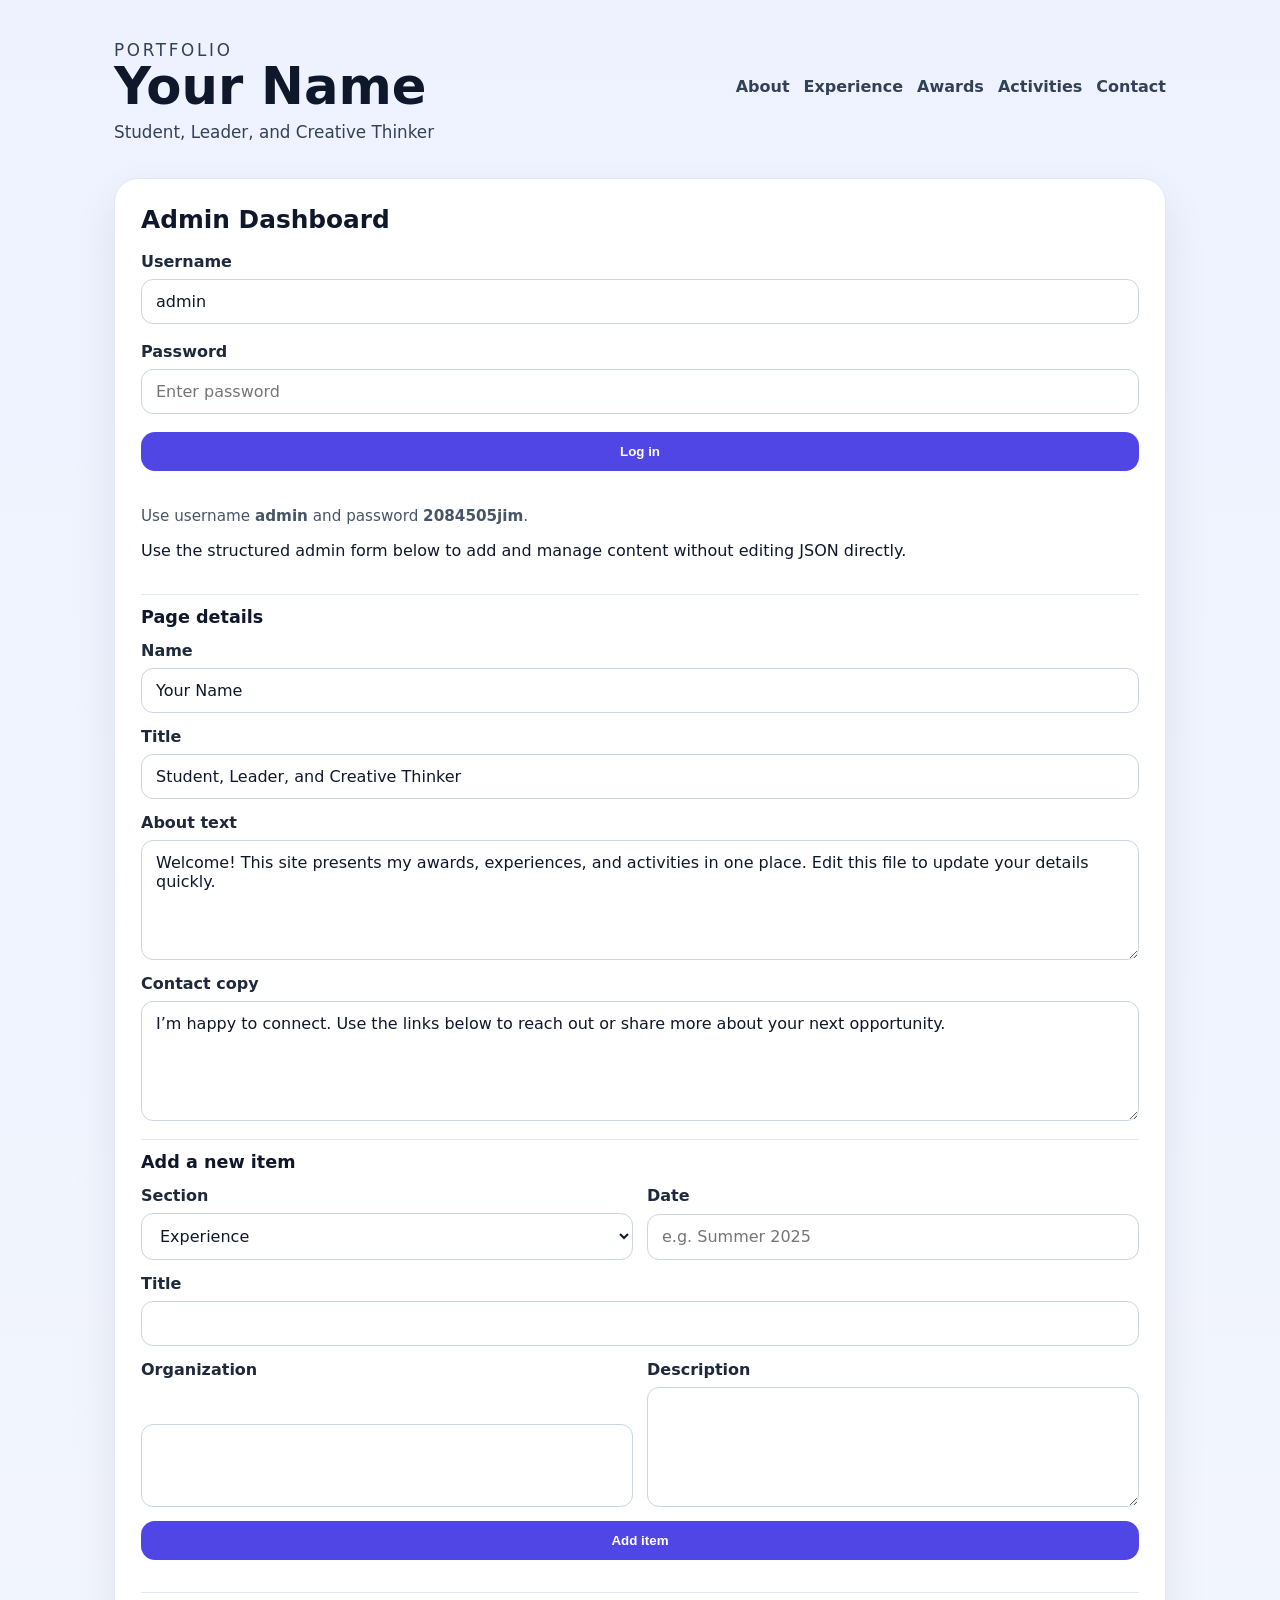
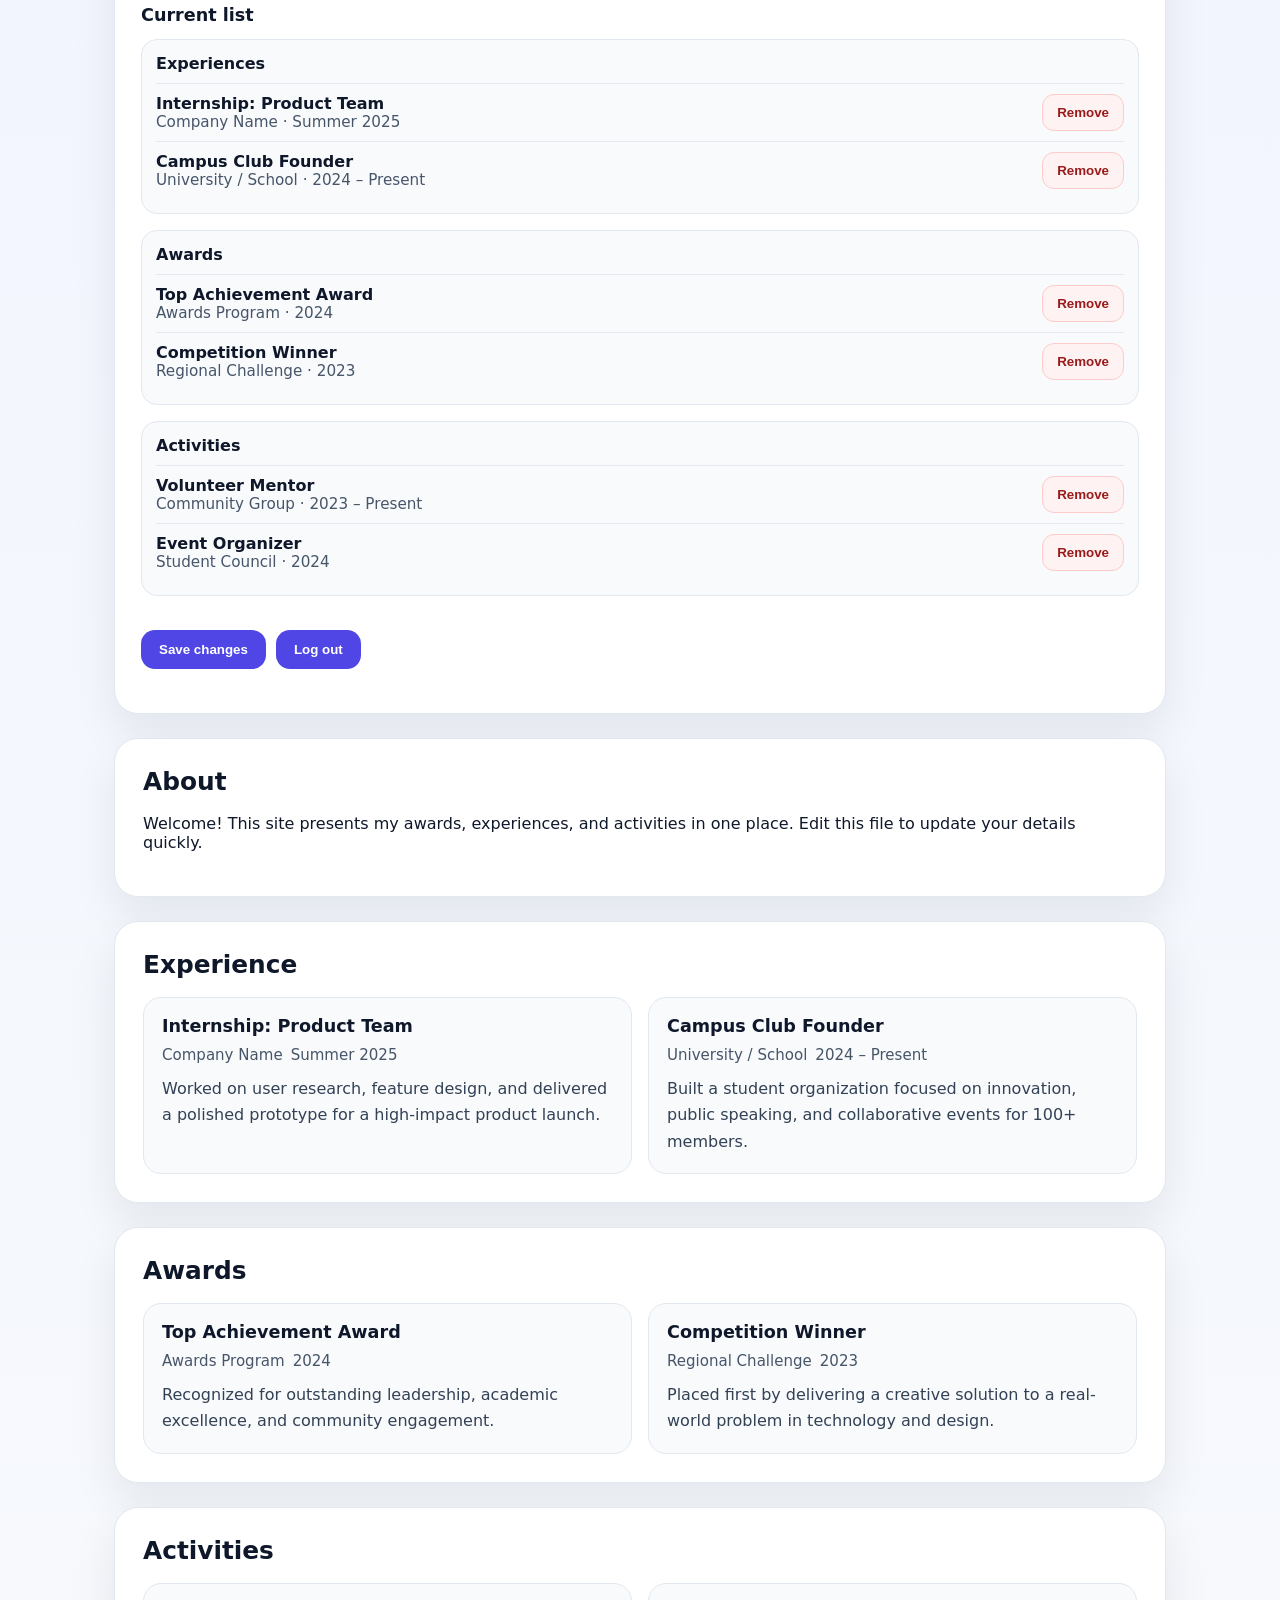
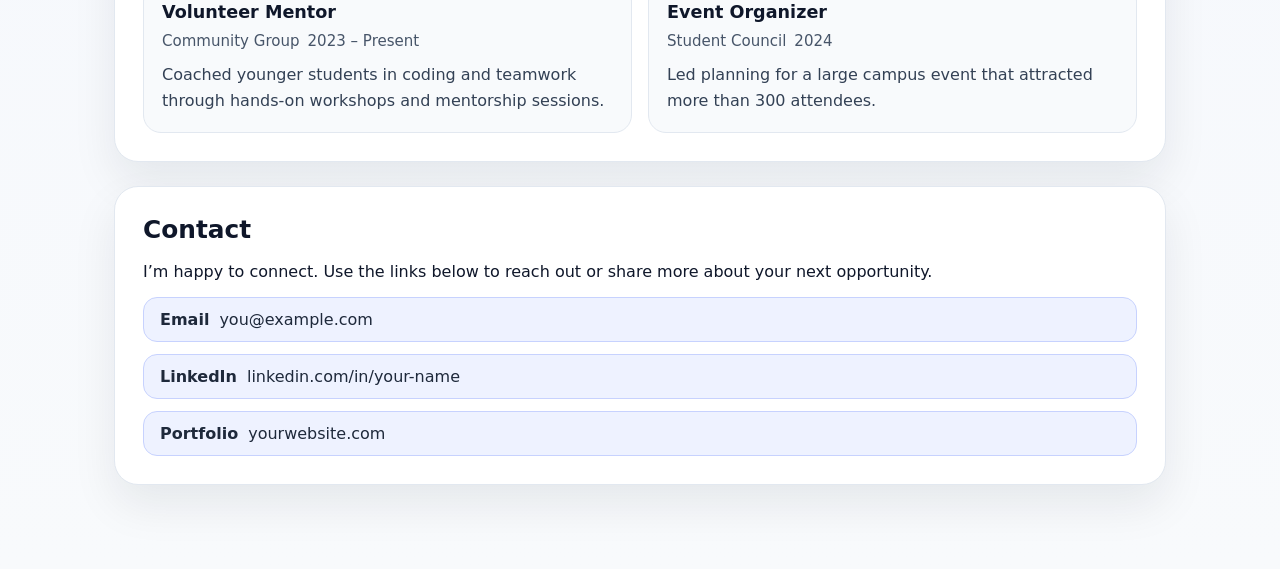
==== index.html @ eb82c702 "Initial commit" ====
<!DOCTYPE html>
<html lang="en">
<head>
  <meta charset="UTF-8" />
  <meta name="viewport" content="width=device-width, initial-scale=1.0" />
  <title>My Portfolio</title>
  <link rel="stylesheet" href="styles.css" />
</head>
<body>
  <div class="page-shell">
    <header class="site-header">
      <div>
        <p class="eyebrow">Portfolio</p>
        <h1 id="name">Your Name</h1>
        <p id="title">Your Title</p>
      </div>
      <nav class="site-nav">
        <a href="#about">About</a>
        <a href="#experiences">Experience</a>
        <a href="#awards">Awards</a>
        <a href="#activities">Activities</a>
        <a href="#contact">Contact</a>
      </nav>
    </header>

    <section class="section card editor-card">
      <h2>Admin Dashboard</h2>
      <div id="login-panel" class="admin-panel">
        <label>
          Username
          <input id="login-user" type="text" value="admin" />
        </label>
        <label>
          Password
          <input id="login-pass" type="password" placeholder="Enter password" />
        </label>
        <button id="login-btn" type="button">Log in</button>
        <p class="admin-message" id="login-message"></p>
        <p class="admin-note">Use username <strong>admin</strong> and password <strong>2084505jim</strong>.</p>
      </div>

      <div id="editor-panel" class="admin-panel hidden">
        <p>Use the structured admin form below to add and manage content without editing JSON directly.</p>

        <div class="admin-section">
          <h3>Page details</h3>
          <label>
            Name
            <input id="admin-name" type="text" />
          </label>
          <label>
            Title
            <input id="admin-title" type="text" />
          </label>
          <label>
            About text
            <textarea id="admin-intro" rows="3"></textarea>
          </label>
          <label>
            Contact copy
            <textarea id="admin-contact-copy" rows="2"></textarea>
          </label>
        </div>

        <div class="admin-section">
          <h3>Add a new item</h3>
          <div class="two-column-grid">
            <label>
              Section
              <select id="add-item-section">
                <option value="experiences">Experience</option>
                <option value="awards">Awards</option>
                <option value="activities">Activities</option>
              </select>
            </label>
            <label>
              Date
              <input id="add-item-date" type="text" placeholder="e.g. Summer 2025" />
            </label>
          </div>
          <label>
            Title
            <input id="add-item-title" type="text" />
          </label>
          <div class="two-column-grid">
            <label>
              Organization
              <input id="add-item-organization" type="text" />
            </label>
            <label>
              Description
              <textarea id="add-item-description" rows="3"></textarea>
            </label>
          </div>
          <button id="add-item-btn" type="button">Add item</button>
          <p class="admin-message" id="add-item-message"></p>
        </div>

        <div class="admin-section">
          <h3>Current list</h3>
          <div id="current-items-list"></div>
        </div>

        <div class="button-row">
          <button id="save-data-btn" type="button">Save changes</button>
          <button id="logout-btn" type="button">Log out</button>
        </div>
        <p class="admin-message" id="save-message"></p>
      </div>
    </section>

    <main>
      <section id="about" class="section card">
        <h2>About</h2>
        <p id="intro"></p>
      </section>

      <section id="experiences" class="section card">
        <div class="section-header"><h2>Experience</h2></div>
        <div id="experiences-list" class="grid"></div>
      </section>

      <section id="awards" class="section card">
        <div class="section-header"><h2>Awards</h2></div>
        <div id="awards-list" class="grid"></div>
      </section>

      <section id="activities" class="section card">
        <div class="section-header"><h2>Activities</h2></div>
        <div id="activities-list" class="grid"></div>
      </section>

      <section id="contact" class="section card contact-card">
        <h2>Contact</h2>
        <p id="contact-copy"></p>
        <div class="contact-list" id="contact-list"></div>
      </section>
    </main>
  </div>

  <script src="data.js"></script>
  <script src="script.js"></script>
</body>
</html>
---- styles.css ----
:root {
  color-scheme: light;
  font-family: Inter, system-ui, sans-serif;
  background: #f4f7fb;
  color: #0f172a;
}

* {
  box-sizing: border-box;
}

body {
  margin: 0;
  min-height: 100vh;
  background: linear-gradient(180deg, #eef2ff 0%, #f8fafc 100%);
}

.page-shell {
  max-width: 1100px;
  margin: 0 auto;
  padding: 32px 24px 60px;
}

.site-header {
  display: flex;
  flex-wrap: wrap;
  justify-content: space-between;
  gap: 24px;
  align-items: center;
  margin-bottom: 36px;
}

.eyebrow {
  text-transform: uppercase;
  letter-spacing: 0.16em;
  font-size: 0.78rem;
  color: #4f46e5;
  margin: 0 0 8px;
}

.site-header h1 {
  margin: 0;
  font-size: clamp(2rem, 4vw, 3.4rem);
  line-height: 1.05;
}

.site-header p {
  margin: 8px 0 0;
  max-width: 42rem;
  font-size: 1.05rem;
  color: #334155;
}

.site-nav {
  display: flex;
  flex-wrap: wrap;
  gap: 14px;
  align-items: center;
}

.site-nav a {
  color: #334155;
  text-decoration: none;
  font-weight: 600;
}

.site-nav a:hover,
.site-nav a:focus-visible {
  color: #312e81;
}

.section {
  margin-bottom: 24px;
  padding: 28px;
  background: white;
  border-radius: 24px;
  box-shadow: 0 20px 45px rgba(15, 23, 42, 0.08);
}

.section h2 {
  margin: 0 0 18px;
  font-size: 1.55rem;
  color: #0f172a;
}

.grid {
  display: grid;
  grid-template-columns: repeat(auto-fit, minmax(240px, 1fr));
  gap: 16px;
}

.card {
  border: 1px solid #e2e8f0;
}

.item-card {
  padding: 18px;
  border-radius: 18px;
  background: #f8fafc;
  border: 1px solid #e2e8f0;
}

.item-card h3 {
  margin: 0 0 10px;
  font-size: 1.1rem;
}

.item-card .meta {
  display: flex;
  flex-wrap: wrap;
  gap: 8px;
  margin-bottom: 12px;
  color: #475569;
  font-size: 0.94rem;
}

.item-card p {
  margin: 0;
  color: #334155;
  line-height: 1.65;
}

.contact-card {
  text-align: left;
}

.contact-list {
  display: grid;
  gap: 12px;
  margin-top: 14px;
}

.contact-link {
  display: inline-flex;
  align-items: center;
  gap: 10px;
  padding: 12px 16px;
  border-radius: 14px;
  background: #eef2ff;
  color: #1e293b;
  text-decoration: none;
  border: 1px solid #c7d2fe;
}

.contact-link span {
  font-weight: 700;
}

.hidden {
  display: none;
}

.editor-card {
  padding: 26px;
}

.admin-panel {
  display: grid;
  gap: 18px;
}

.admin-panel label {
  display: grid;
  gap: 8px;
  font-weight: 600;
  color: #1e293b;
}

.admin-panel input,
.admin-panel textarea,
.admin-panel select {
  width: 100%;
  min-width: 0;
  border: 1px solid #cbd5e1;
  border-radius: 12px;
  padding: 12px 14px;
  font-size: 1rem;
  font-family: inherit;
  background: #ffffff;
  color: #0f172a;
}

.admin-panel textarea {
  min-height: 120px;
  resize: vertical;
}

.admin-section {
  display: grid;
  gap: 14px;
  padding-top: 12px;
  border-top: 1px solid #e2e8f0;
}

.admin-section:first-child {
  border-top: none;
  padding-top: 0;
}

.admin-section h3 {
  margin: 0;
  font-size: 1.1rem;
  color: #0f172a;
}

.two-column-grid {
  display: grid;
  grid-template-columns: repeat(auto-fit, minmax(220px, 1fr));
  gap: 14px;
}

.admin-item-group {
  margin-bottom: 16px;
  padding: 14px;
  background: #f8fafc;
  border-radius: 16px;
  border: 1px solid #e2e8f0;
}

.admin-item-group h4 {
  margin: 0 0 10px;
  font-size: 1rem;
}

.admin-item-row {
  display: flex;
  flex-wrap: wrap;
  justify-content: space-between;
  gap: 12px;
  align-items: center;
  padding: 10px 0;
  border-top: 1px solid #e2e8f0;
}

.admin-item-row:first-child {
  border-top: none;
}

.admin-item-row strong {
  display: block;
  font-size: 1rem;
  color: #0f172a;
}

.admin-item-row span {
  display: block;
  color: #475569;
  font-size: 0.95rem;
}

.remove-btn {
  background: #fef2f2;
  color: #991b1b;
  border: 1px solid #fecaca;
  padding: 10px 14px;
  border-radius: 12px;
}

.remove-btn:hover,
.remove-btn:focus-visible {
  background: #fee2e2;
}

.button-row {
  display: flex;
  flex-wrap: wrap;
  gap: 10px;
}

button {
  border: none;
  border-radius: 14px;
  background: #4f46e5;
  color: white;
  font-weight: 700;
  padding: 12px 18px;
  cursor: pointer;
}

button:hover,
button:focus-visible {
  background: #4338ca;
}

.admin-message {
  margin: 0;
  color: #334155;
  font-size: 0.95rem;
}

.admin-note {
  margin: 0;
  color: #475569;
  font-size: 0.95rem;
}

@media (max-width: 720px) {
  .page-shell {
    padding: 24px 16px 48px;
  }

  .site-header {
    flex-direction: column;
    align-items: flex-start;
  }

  .site-nav {
    width: 100%;
  }
}
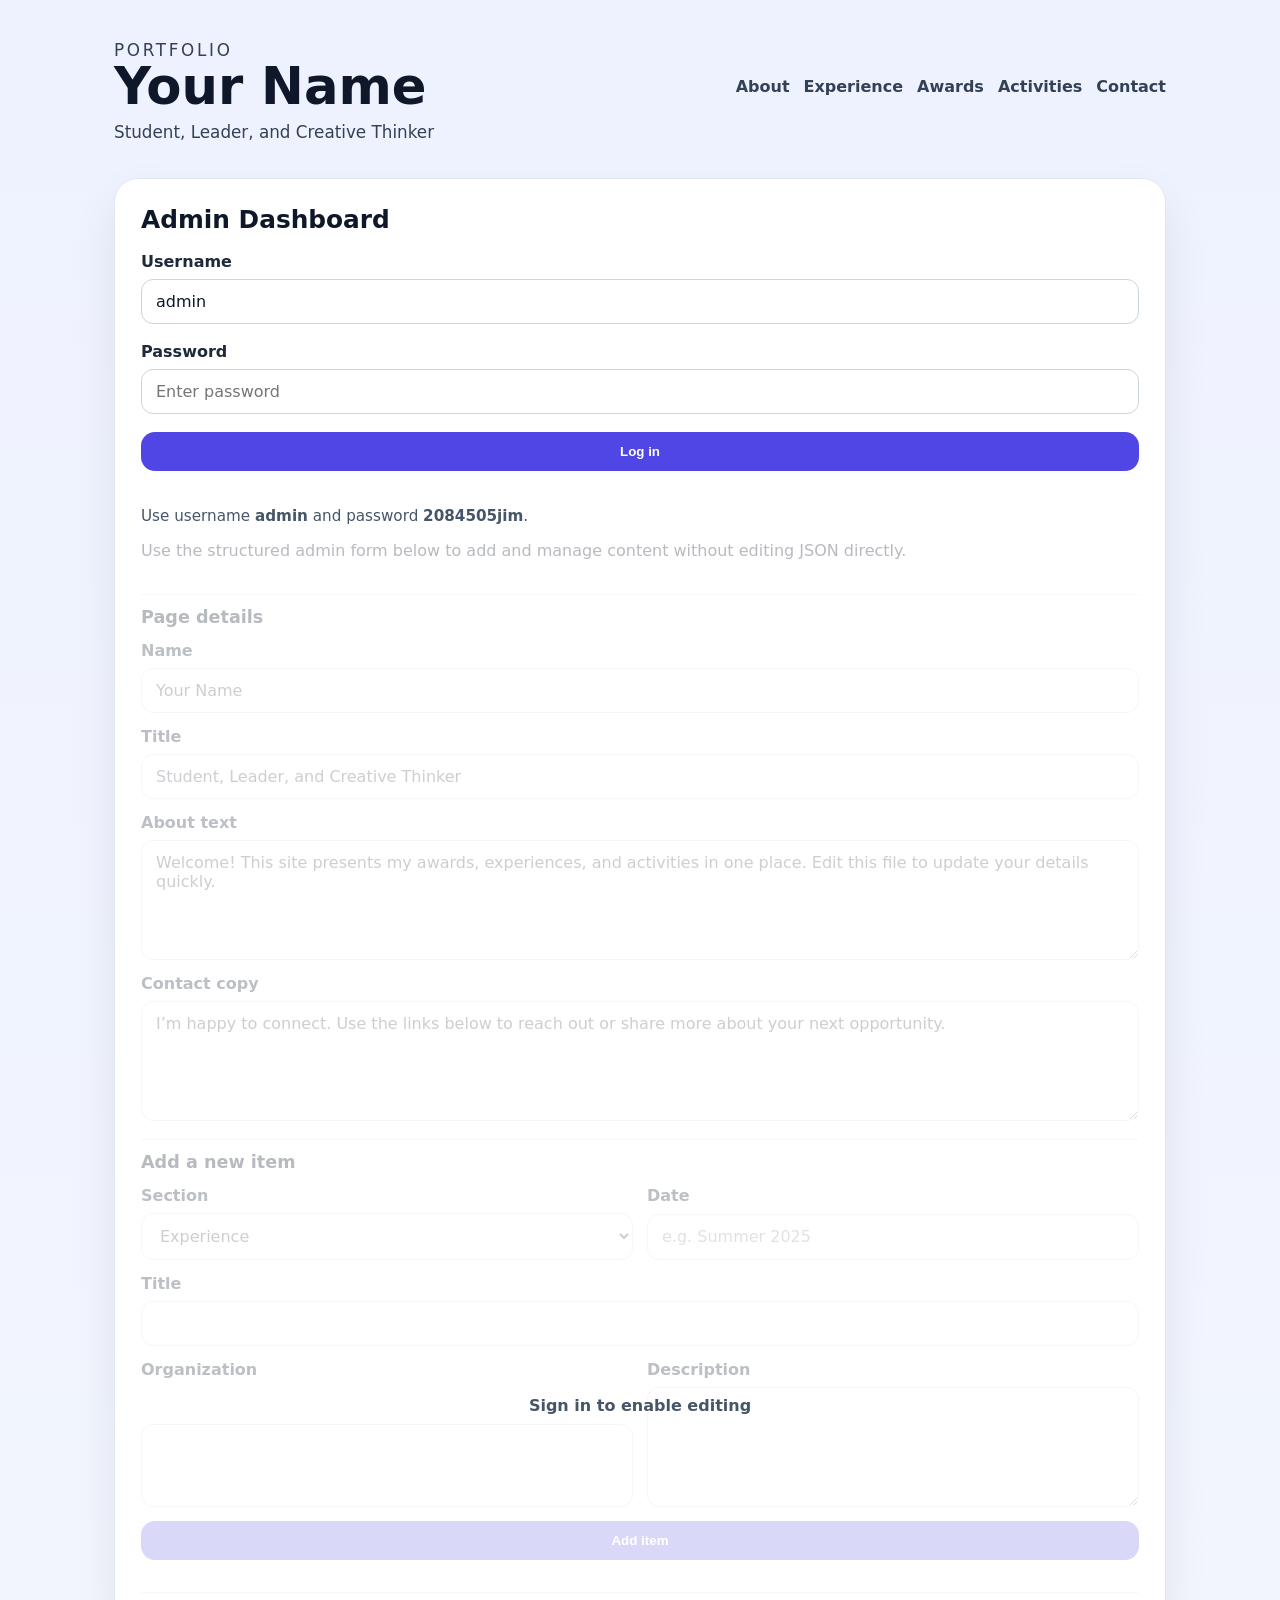
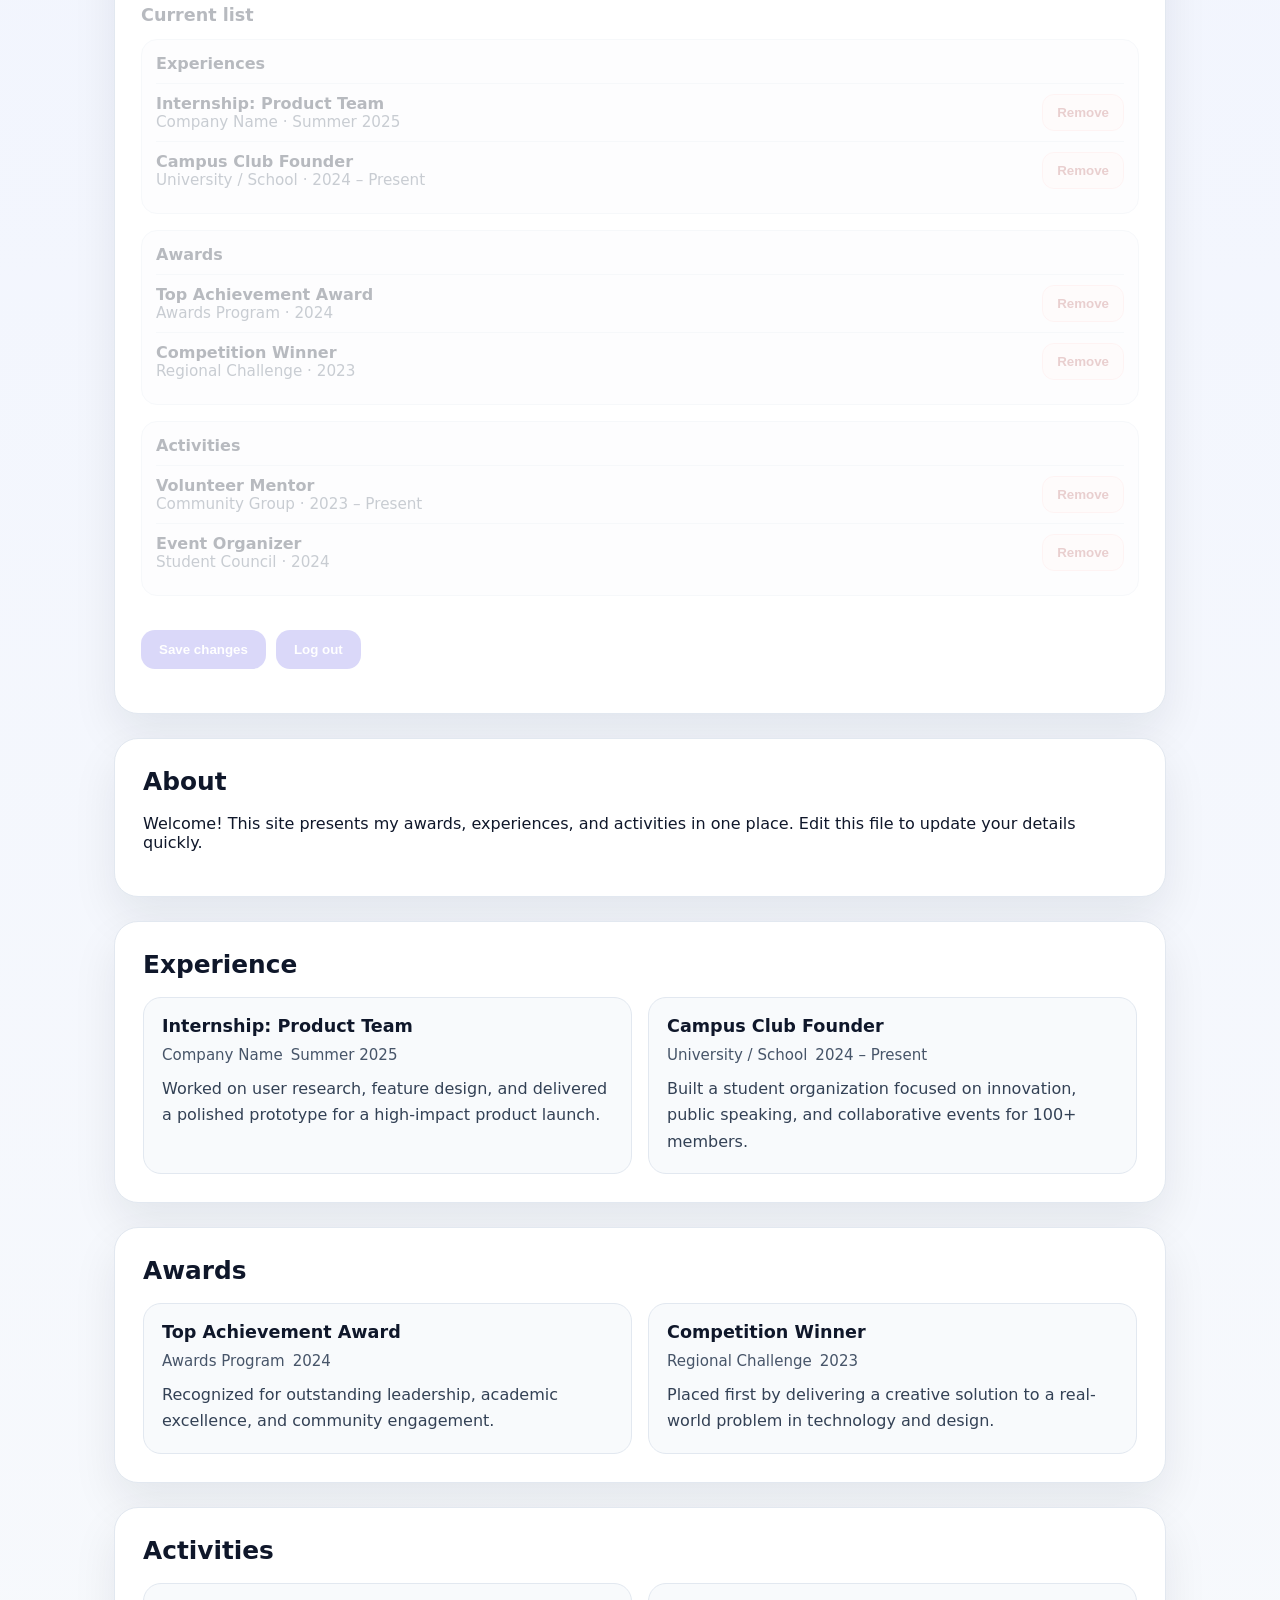
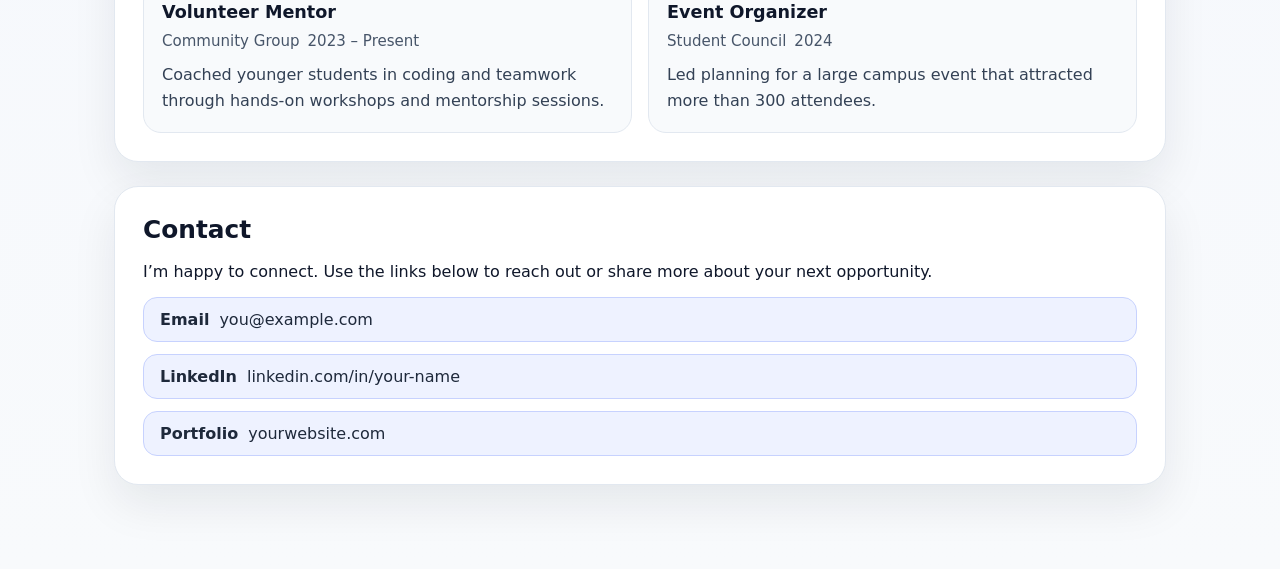
==== commit 69cf12bc: "Admin: disable editor until login, add visual overlay, structured admin form" ====
--- a/index.html
+++ b/index.html
@@ -42,7 +42,7 @@
       <div id="editor-panel" class="admin-panel hidden">
         <p>Use the structured admin form below to add and manage content without editing JSON directly.</p>
 
-        <div class="admin-section">
+        <div class="admin-section" id="page-details-section">
           <h3>Page details</h3>
           <label>
             Name
--- a/styles.css
+++ b/styles.css
@@ -203,6 +203,36 @@
   color: #0f172a;
 }
 
+/* Visual disabled state for admin editor when not authenticated */
+.admin-disabled {
+  position: relative;
+}
+
+.admin-disabled::after {
+  content: 'Sign in to enable editing';
+  position: absolute;
+  left: 0;
+  right: 0;
+  top: 0;
+  bottom: 0;
+  display: flex;
+  align-items: center;
+  justify-content: center;
+  color: #475569;
+  font-weight: 700;
+  background: rgba(255, 255, 255, 0.7);
+  border-radius: 16px;
+  z-index: 40;
+  pointer-events: auto;
+}
+
+.admin-disabled input,
+.admin-disabled textarea,
+.admin-disabled select,
+.admin-disabled button {
+  opacity: 0.7;
+}
+
 .two-column-grid {
   display: grid;
   grid-template-columns: repeat(auto-fit, minmax(220px, 1fr));
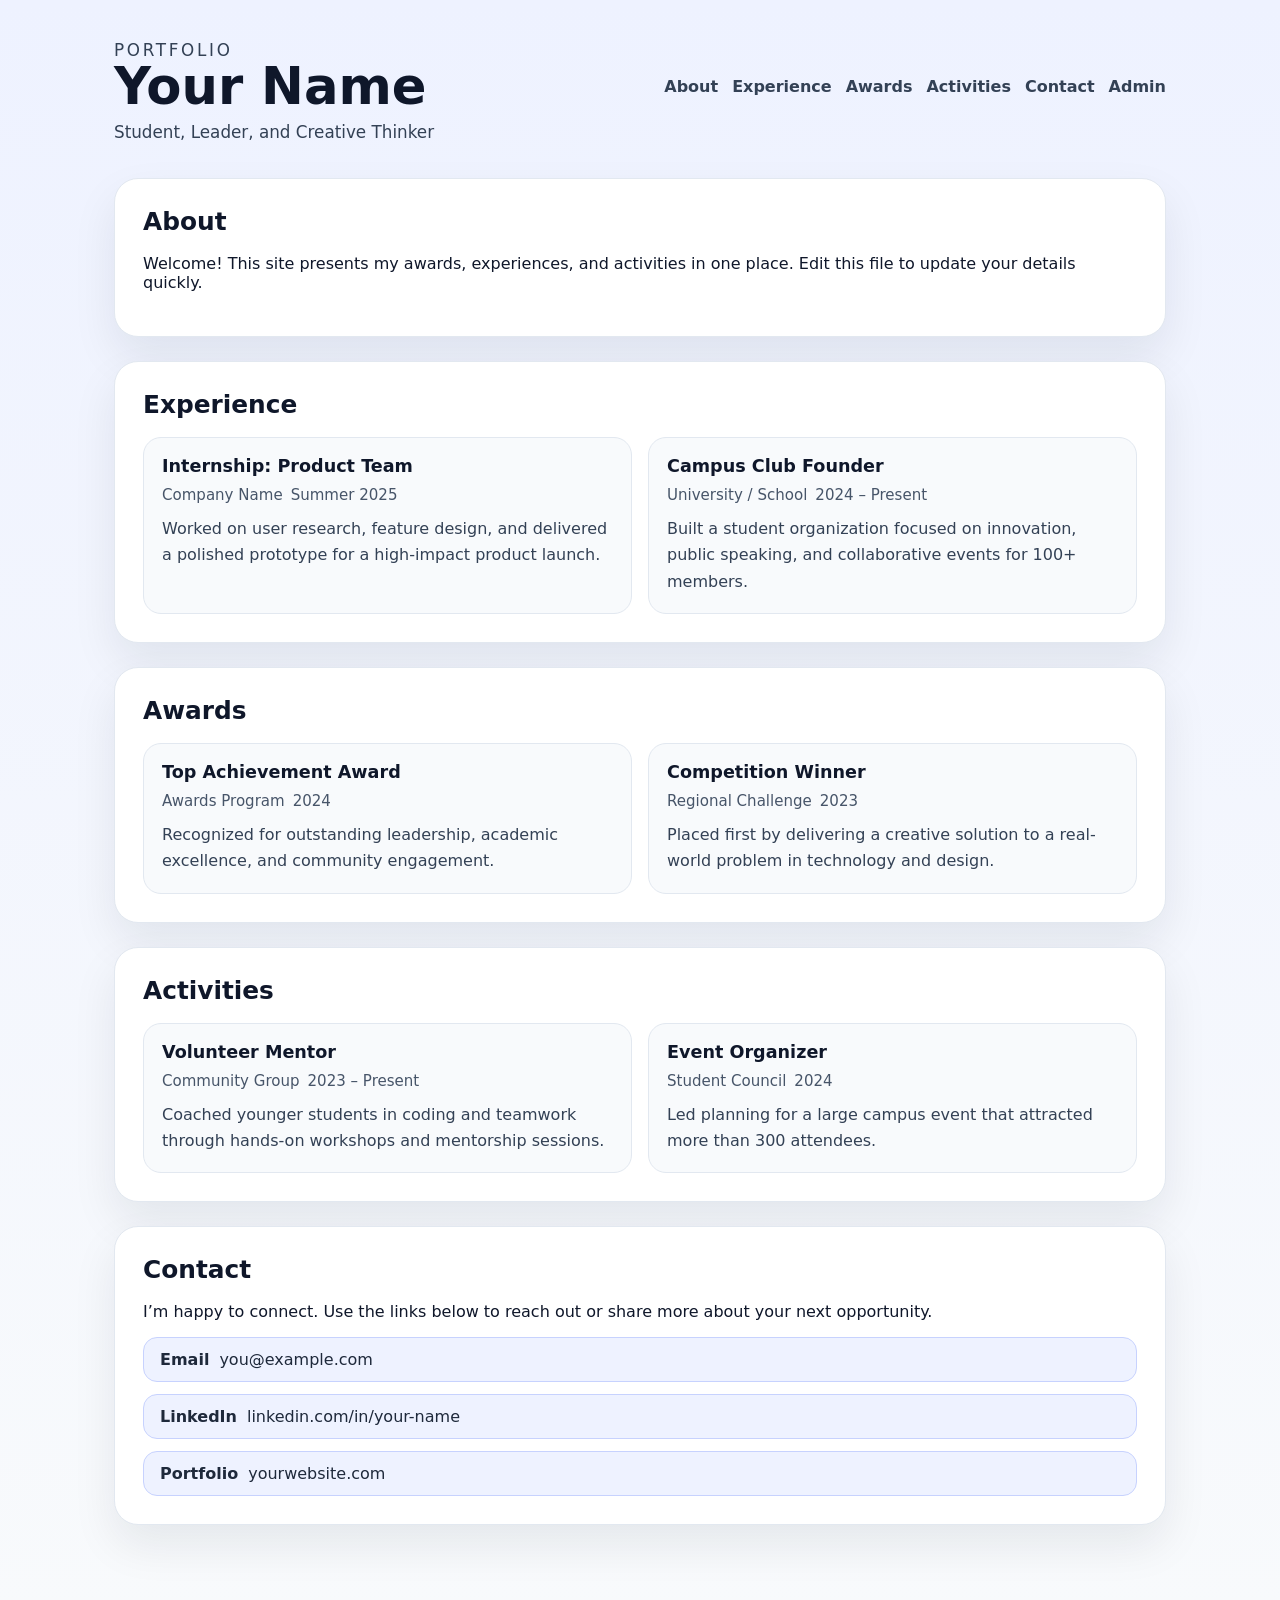
==== commit e9ee82fe: "Update admin page and scripts" ====
--- a/index.html
+++ b/index.html
@@ -20,94 +20,9 @@
         <a href="#awards">Awards</a>
         <a href="#activities">Activities</a>
         <a href="#contact">Contact</a>
+        <a href="admin.html">Admin</a>
       </nav>
     </header>
-
-    <section class="section card editor-card">
-      <h2>Admin Dashboard</h2>
-      <div id="login-panel" class="admin-panel">
-        <label>
-          Username
-          <input id="login-user" type="text" value="admin" />
-        </label>
-        <label>
-          Password
-          <input id="login-pass" type="password" placeholder="Enter password" />
-        </label>
-        <button id="login-btn" type="button">Log in</button>
-        <p class="admin-message" id="login-message"></p>
-        <p class="admin-note">Use username <strong>admin</strong> and password <strong>2084505jim</strong>.</p>
-      </div>
-
-      <div id="editor-panel" class="admin-panel hidden">
-        <p>Use the structured admin form below to add and manage content without editing JSON directly.</p>
-
-        <div class="admin-section" id="page-details-section">
-          <h3>Page details</h3>
-          <label>
-            Name
-            <input id="admin-name" type="text" />
-          </label>
-          <label>
-            Title
-            <input id="admin-title" type="text" />
-          </label>
-          <label>
-            About text
-            <textarea id="admin-intro" rows="3"></textarea>
-          </label>
-          <label>
-            Contact copy
-            <textarea id="admin-contact-copy" rows="2"></textarea>
-          </label>
-        </div>
-
-        <div class="admin-section">
-          <h3>Add a new item</h3>
-          <div class="two-column-grid">
-            <label>
-              Section
-              <select id="add-item-section">
-                <option value="experiences">Experience</option>
-                <option value="awards">Awards</option>
-                <option value="activities">Activities</option>
-              </select>
-            </label>
-            <label>
-              Date
-              <input id="add-item-date" type="text" placeholder="e.g. Summer 2025" />
-            </label>
-          </div>
-          <label>
-            Title
-            <input id="add-item-title" type="text" />
-          </label>
-          <div class="two-column-grid">
-            <label>
-              Organization
-              <input id="add-item-organization" type="text" />
-            </label>
-            <label>
-              Description
-              <textarea id="add-item-description" rows="3"></textarea>
-            </label>
-          </div>
-          <button id="add-item-btn" type="button">Add item</button>
-          <p class="admin-message" id="add-item-message"></p>
-        </div>
-
-        <div class="admin-section">
-          <h3>Current list</h3>
-          <div id="current-items-list"></div>
-        </div>
-
-        <div class="button-row">
-          <button id="save-data-btn" type="button">Save changes</button>
-          <button id="logout-btn" type="button">Log out</button>
-        </div>
-        <p class="admin-message" id="save-message"></p>
-      </div>
-    </section>
 
     <main>
       <section id="about" class="section card">
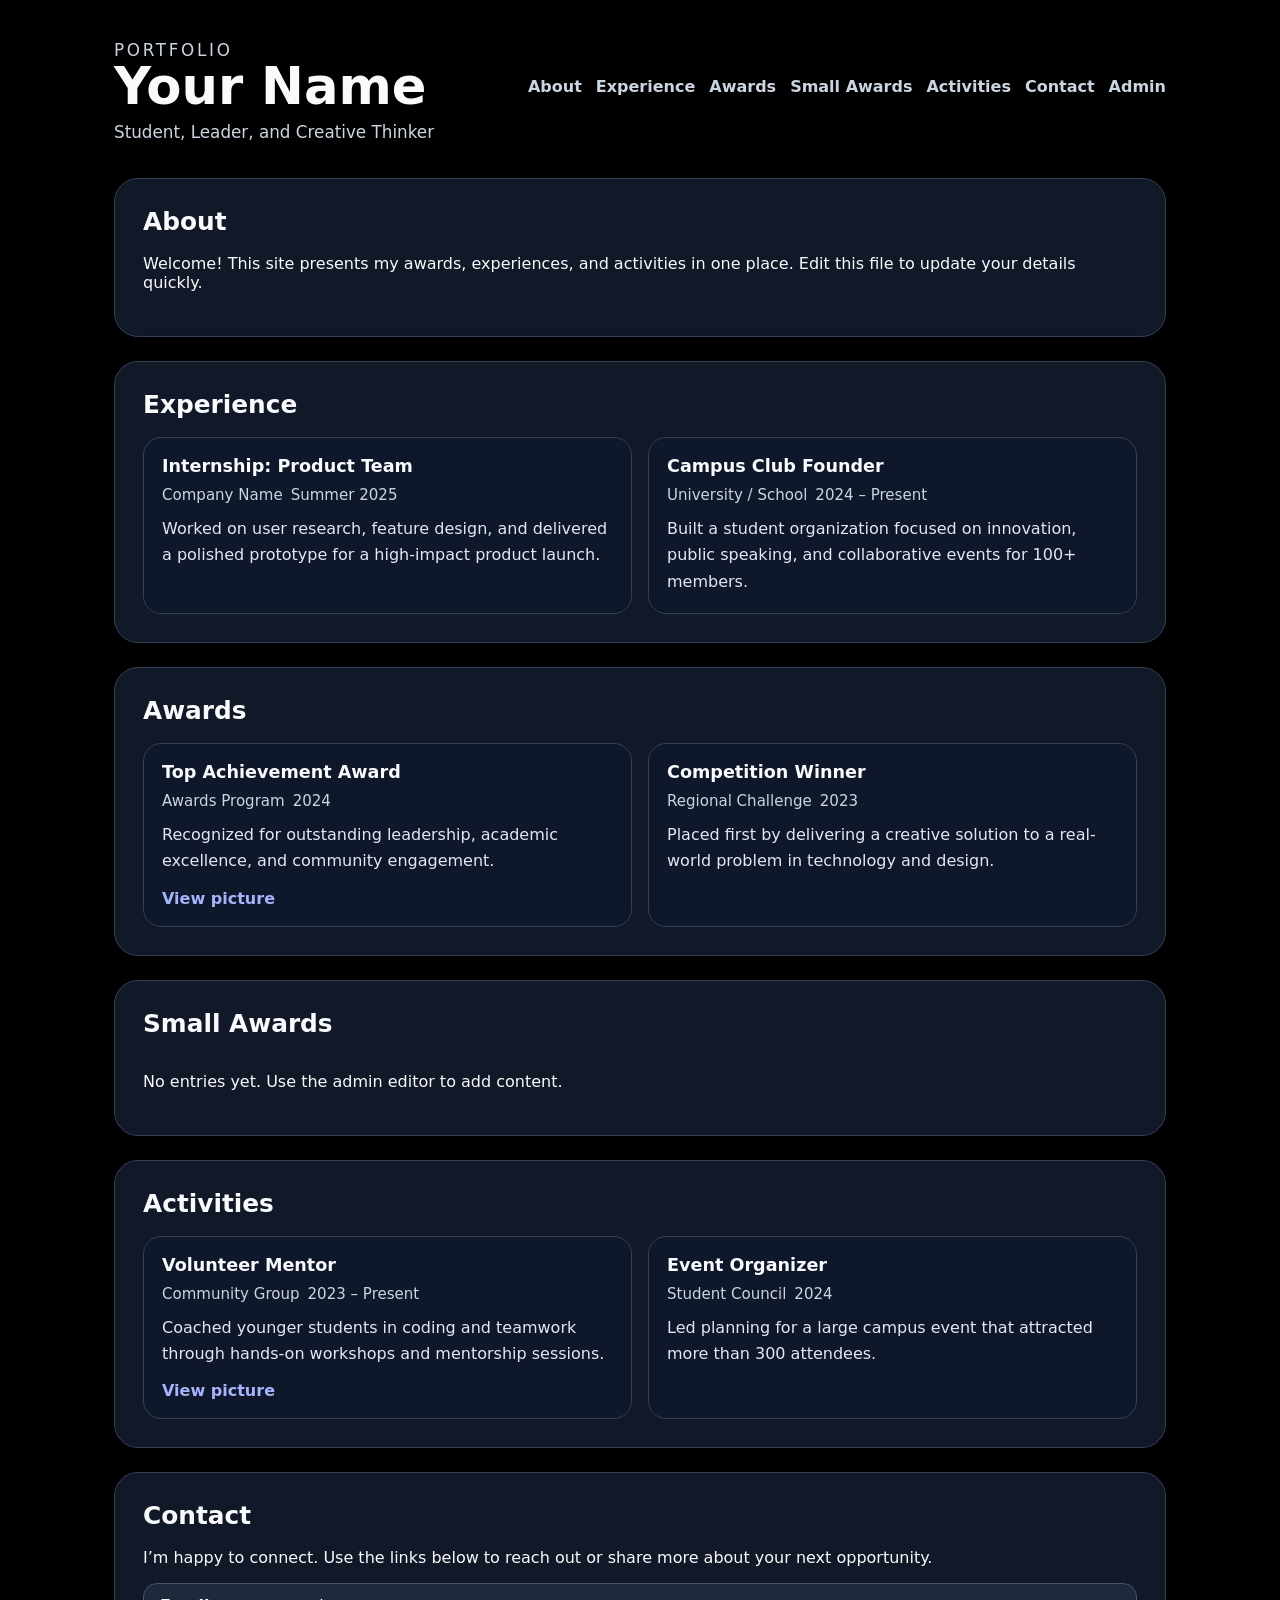
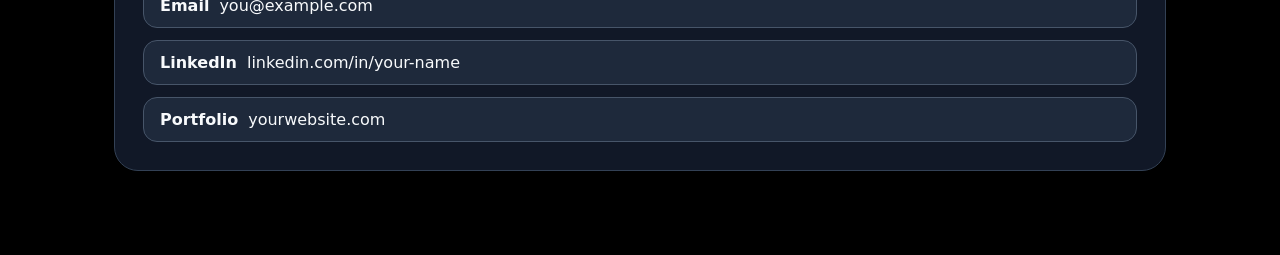
==== commit 4cbf290a: "Add small awards section and dark background" ====
--- a/index.html
+++ b/index.html
@@ -18,6 +18,7 @@
         <a href="#about">About</a>
         <a href="#experiences">Experience</a>
         <a href="#awards">Awards</a>
+        <a href="#small-awards">Small Awards</a>
         <a href="#activities">Activities</a>
         <a href="#contact">Contact</a>
         <a href="admin.html">Admin</a>
@@ -40,6 +41,11 @@
         <div id="awards-list" class="grid"></div>
       </section>
 
+      <section id="small-awards" class="section card">
+        <div class="section-header"><h2>Small Awards</h2></div>
+        <div id="small-awards-list" class="small-awards-list"></div>
+      </section>
+
       <section id="activities" class="section card">
         <div class="section-header"><h2>Activities</h2></div>
         <div id="activities-list" class="grid"></div>
--- a/styles.css
+++ b/styles.css
@@ -1,8 +1,8 @@
 :root {
-  color-scheme: light;
+  color-scheme: dark;
   font-family: Inter, system-ui, sans-serif;
-  background: #f4f7fb;
-  color: #0f172a;
+  background: #000000;
+  color: #f8fafc;
 }
 
 * {
@@ -12,7 +12,7 @@
 body {
   margin: 0;
   min-height: 100vh;
-  background: linear-gradient(180deg, #eef2ff 0%, #f8fafc 100%);
+  background: #000000;
 }
 
 .page-shell {
@@ -34,7 +34,7 @@
   text-transform: uppercase;
   letter-spacing: 0.16em;
   font-size: 0.78rem;
-  color: #4f46e5;
+  color: #818cf8;
   margin: 0 0 8px;
 }
 
@@ -48,7 +48,7 @@
   margin: 8px 0 0;
   max-width: 42rem;
   font-size: 1.05rem;
-  color: #334155;
+  color: #cbd5e1;
 }
 
 .site-nav {
@@ -59,28 +59,28 @@
 }
 
 .site-nav a {
-  color: #334155;
+  color: #cbd5e1;
   text-decoration: none;
   font-weight: 600;
 }
 
 .site-nav a:hover,
 .site-nav a:focus-visible {
-  color: #312e81;
+  color: #ffffff;
 }
 
 .section {
   margin-bottom: 24px;
   padding: 28px;
-  background: white;
+  background: #111827;
   border-radius: 24px;
-  box-shadow: 0 20px 45px rgba(15, 23, 42, 0.08);
+  box-shadow: 0 20px 45px rgba(0, 0, 0, 0.35);
 }
 
 .section h2 {
   margin: 0 0 18px;
   font-size: 1.55rem;
-  color: #0f172a;
+  color: #f8fafc;
 }
 
 .grid {
@@ -90,14 +90,14 @@
 }
 
 .card {
-  border: 1px solid #e2e8f0;
+  border: 1px solid #334155;
 }
 
 .item-card {
   padding: 18px;
   border-radius: 18px;
-  background: #f8fafc;
-  border: 1px solid #e2e8f0;
+  background: #0f172a;
+  border: 1px solid #334155;
 }
 
 .item-card h3 {
@@ -110,14 +110,54 @@
   flex-wrap: wrap;
   gap: 8px;
   margin-bottom: 12px;
-  color: #475569;
+  color: #cbd5e1;
   font-size: 0.94rem;
 }
 
 .item-card p {
   margin: 0;
-  color: #334155;
+  color: #e2e8f0;
   line-height: 1.65;
+}
+
+.small-award-card {
+  display: flex;
+  justify-content: space-between;
+  gap: 14px;
+  align-items: center;
+}
+
+.small-award-card h3 {
+  margin: 0;
+}
+
+.small-award-card .meta {
+  margin: 0;
+  white-space: nowrap;
+}
+
+.small-awards-list {
+  display: grid;
+  gap: 10px;
+}
+
+.small-awards-list .small-award-card {
+  border-radius: 12px;
+  padding: 14px 16px;
+}
+
+.picture-link {
+  display: inline-flex;
+  width: fit-content;
+  margin-top: 14px;
+  color: #a5b4fc;
+  font-weight: 700;
+  text-decoration: none;
+}
+
+.picture-link:hover,
+.picture-link:focus-visible {
+  text-decoration: underline;
 }
 
 .contact-card {
@@ -136,10 +176,10 @@
   gap: 10px;
   padding: 12px 16px;
   border-radius: 14px;
-  background: #eef2ff;
-  color: #1e293b;
+  background: #1e293b;
+  color: #f8fafc;
   text-decoration: none;
-  border: 1px solid #c7d2fe;
+  border: 1px solid #475569;
 }
 
 .contact-link span {
@@ -163,7 +203,7 @@
   display: grid;
   gap: 8px;
   font-weight: 600;
-  color: #1e293b;
+  color: #e2e8f0;
 }
 
 .admin-panel input,
@@ -171,13 +211,13 @@
 .admin-panel select {
   width: 100%;
   min-width: 0;
-  border: 1px solid #cbd5e1;
+  border: 1px solid #475569;
   border-radius: 12px;
   padding: 12px 14px;
   font-size: 1rem;
   font-family: inherit;
-  background: #ffffff;
-  color: #0f172a;
+  background: #020617;
+  color: #f8fafc;
 }
 
 .admin-panel textarea {
@@ -189,7 +229,7 @@
   display: grid;
   gap: 14px;
   padding-top: 12px;
-  border-top: 1px solid #e2e8f0;
+  border-top: 1px solid #334155;
 }
 
 .admin-section:first-child {
@@ -200,7 +240,7 @@
 .admin-section h3 {
   margin: 0;
   font-size: 1.1rem;
-  color: #0f172a;
+  color: #f8fafc;
 }
 
 /* Visual disabled state for admin editor when not authenticated */
@@ -218,9 +258,9 @@
   display: flex;
   align-items: center;
   justify-content: center;
-  color: #475569;
+  color: #e2e8f0;
   font-weight: 700;
-  background: rgba(255, 255, 255, 0.7);
+  background: rgba(15, 23, 42, 0.78);
   border-radius: 16px;
   z-index: 40;
   pointer-events: auto;
@@ -242,9 +282,9 @@
 .admin-item-group {
   margin-bottom: 16px;
   padding: 14px;
-  background: #f8fafc;
+  background: #0f172a;
   border-radius: 16px;
-  border: 1px solid #e2e8f0;
+  border: 1px solid #334155;
 }
 
 .admin-item-group h4 {
@@ -259,7 +299,7 @@
   gap: 12px;
   align-items: center;
   padding: 10px 0;
-  border-top: 1px solid #e2e8f0;
+  border-top: 1px solid #334155;
 }
 
 .admin-item-row:first-child {
@@ -269,13 +309,31 @@
 .admin-item-row strong {
   display: block;
   font-size: 1rem;
-  color: #0f172a;
+  color: #f8fafc;
 }
 
 .admin-item-row span {
   display: block;
-  color: #475569;
+  color: #e2e8f0;
   font-size: 0.95rem;
+}
+
+.admin-item-controls {
+  display: flex;
+  flex: 1 1 320px;
+  flex-wrap: wrap;
+  justify-content: flex-end;
+  gap: 10px;
+  align-items: end;
+}
+
+.picture-update-field {
+  flex: 1 1 220px;
+  max-width: 360px;
+}
+
+.picture-update-field input {
+  margin-top: 6px;
 }
 
 .remove-btn {
@@ -314,13 +372,13 @@
 
 .admin-message {
   margin: 0;
-  color: #334155;
+  color: #cbd5e1;
   font-size: 0.95rem;
 }
 
 .admin-note {
   margin: 0;
-  color: #475569;
+  color: #cbd5e1;
   font-size: 0.95rem;
 }
 
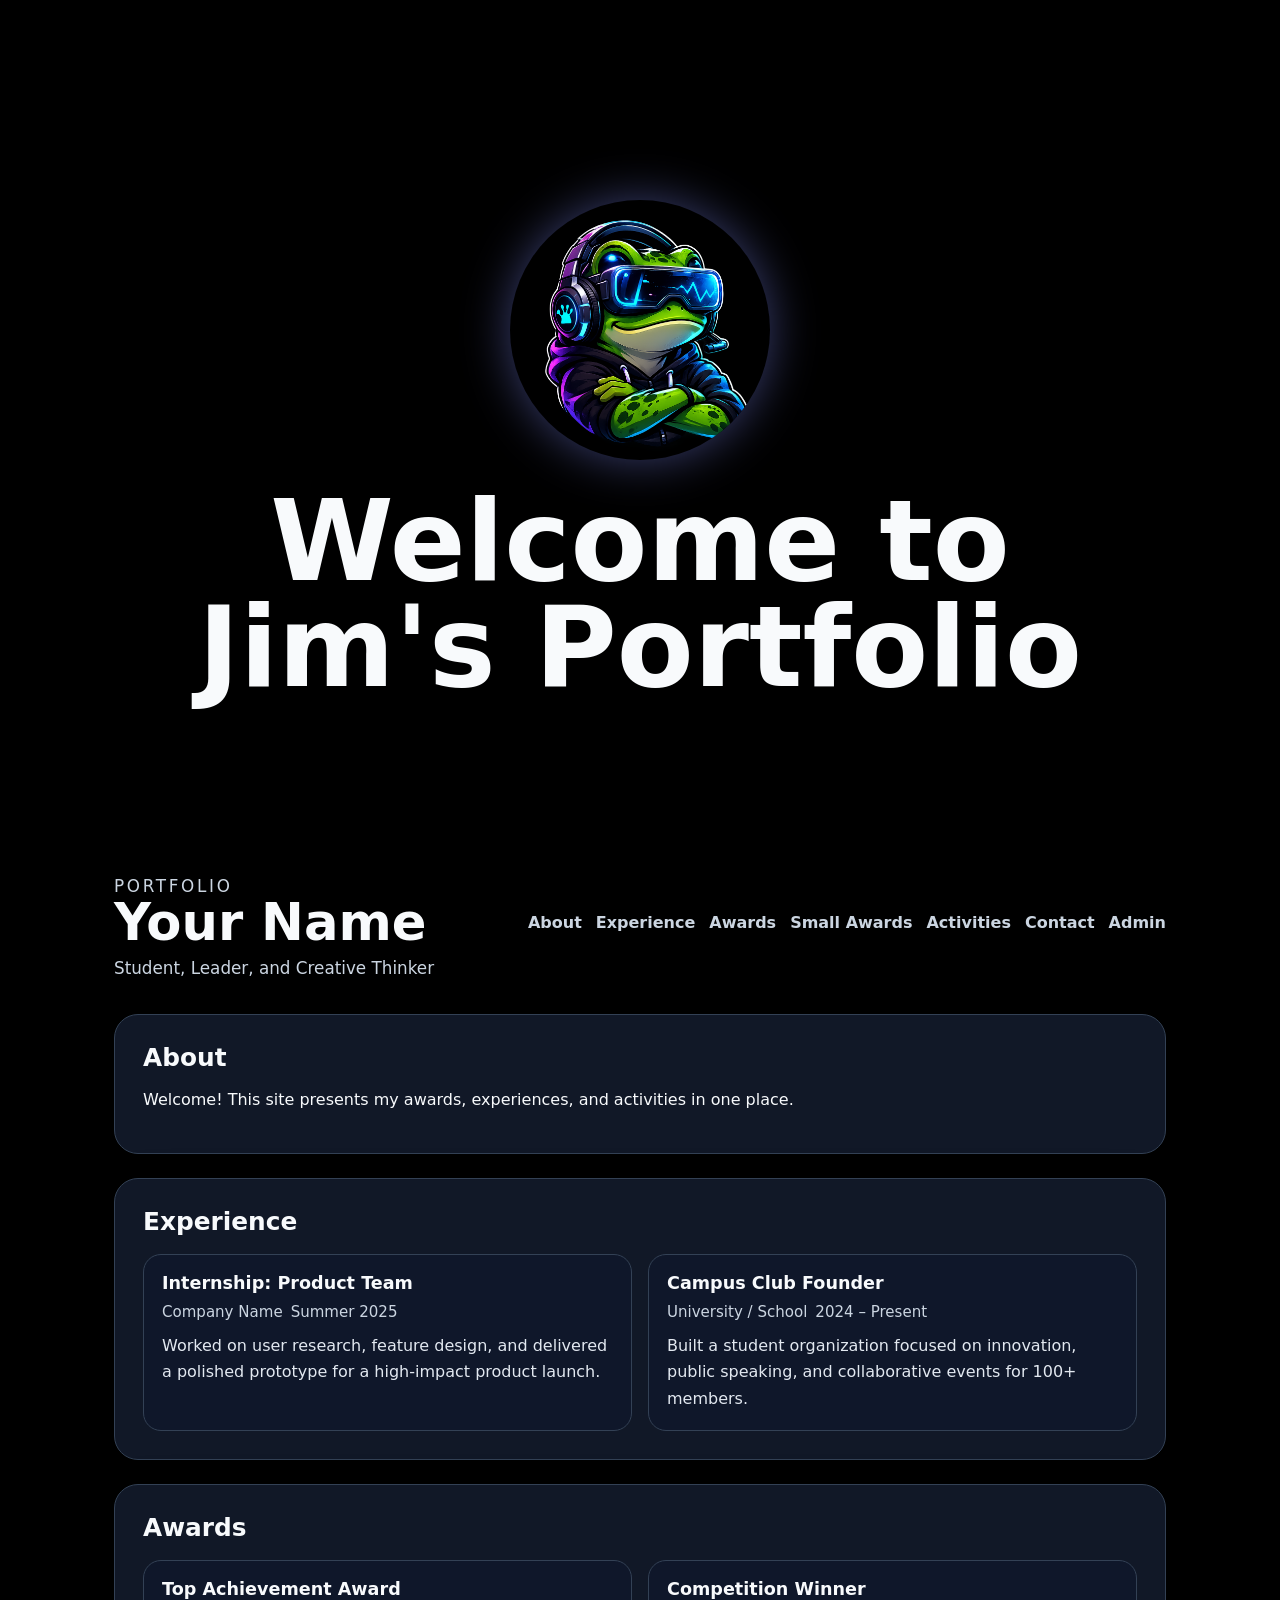
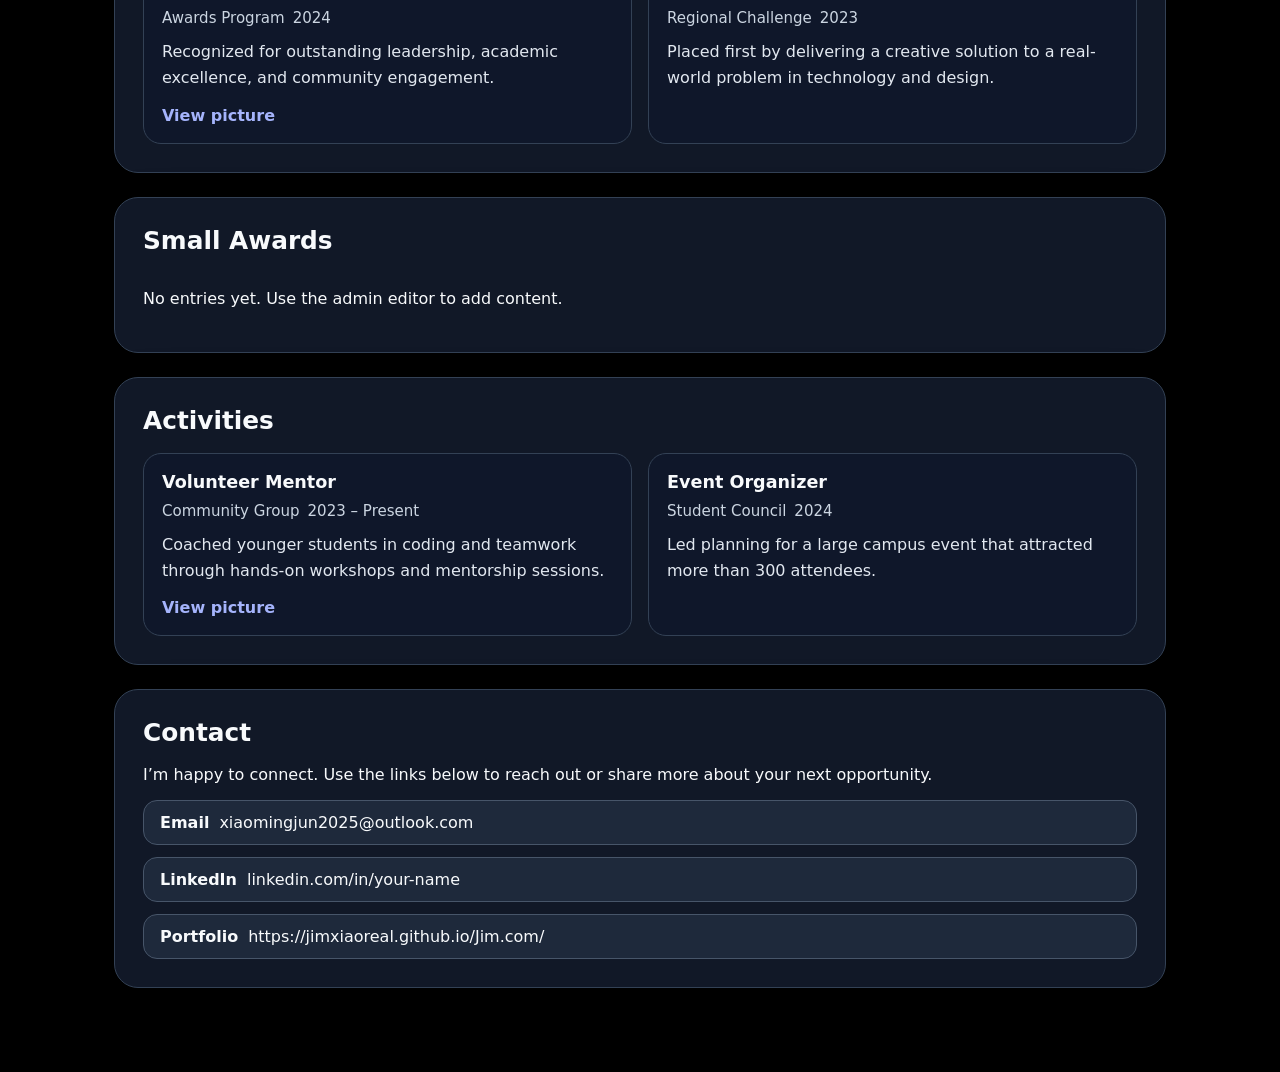
==== commit 4853afde: "Update portfolio welcome and branding" ====
--- a/index.html
+++ b/index.html
@@ -3,11 +3,17 @@
 <head>
   <meta charset="UTF-8" />
   <meta name="viewport" content="width=device-width, initial-scale=1.0" />
-  <title>My Portfolio</title>
+  <title>Jim ㋡</title>
+  <link rel="icon" type="image/png" href="assets/favicon.png" />
   <link rel="stylesheet" href="styles.css" />
 </head>
 <body>
   <div class="page-shell">
+    <section class="welcome-hero" aria-label="Welcome">
+      <img src="assets/favicon.png" alt="Jim logo" class="welcome-logo" />
+      <h1>Welcome to Jim's Portfolio</h1>
+    </section>
+
     <header class="site-header">
       <div>
         <p class="eyebrow">Portfolio</p>
--- a/styles.css
+++ b/styles.css
@@ -19,6 +19,32 @@
   max-width: 1100px;
   margin: 0 auto;
   padding: 32px 24px 60px;
+}
+
+.welcome-hero {
+  min-height: calc(100vh - 64px);
+  display: flex;
+  flex-direction: column;
+  align-items: center;
+  justify-content: center;
+  gap: 28px;
+  text-align: center;
+}
+
+.welcome-logo {
+  width: min(260px, 62vw);
+  aspect-ratio: 1;
+  object-fit: cover;
+  border-radius: 50%;
+  box-shadow: 0 0 48px rgba(129, 140, 248, 0.45);
+}
+
+.welcome-hero h1 {
+  max-width: 900px;
+  margin: 0;
+  font-size: clamp(3rem, 9vw, 7rem);
+  line-height: 0.95;
+  color: #f8fafc;
 }
 
 .site-header {
